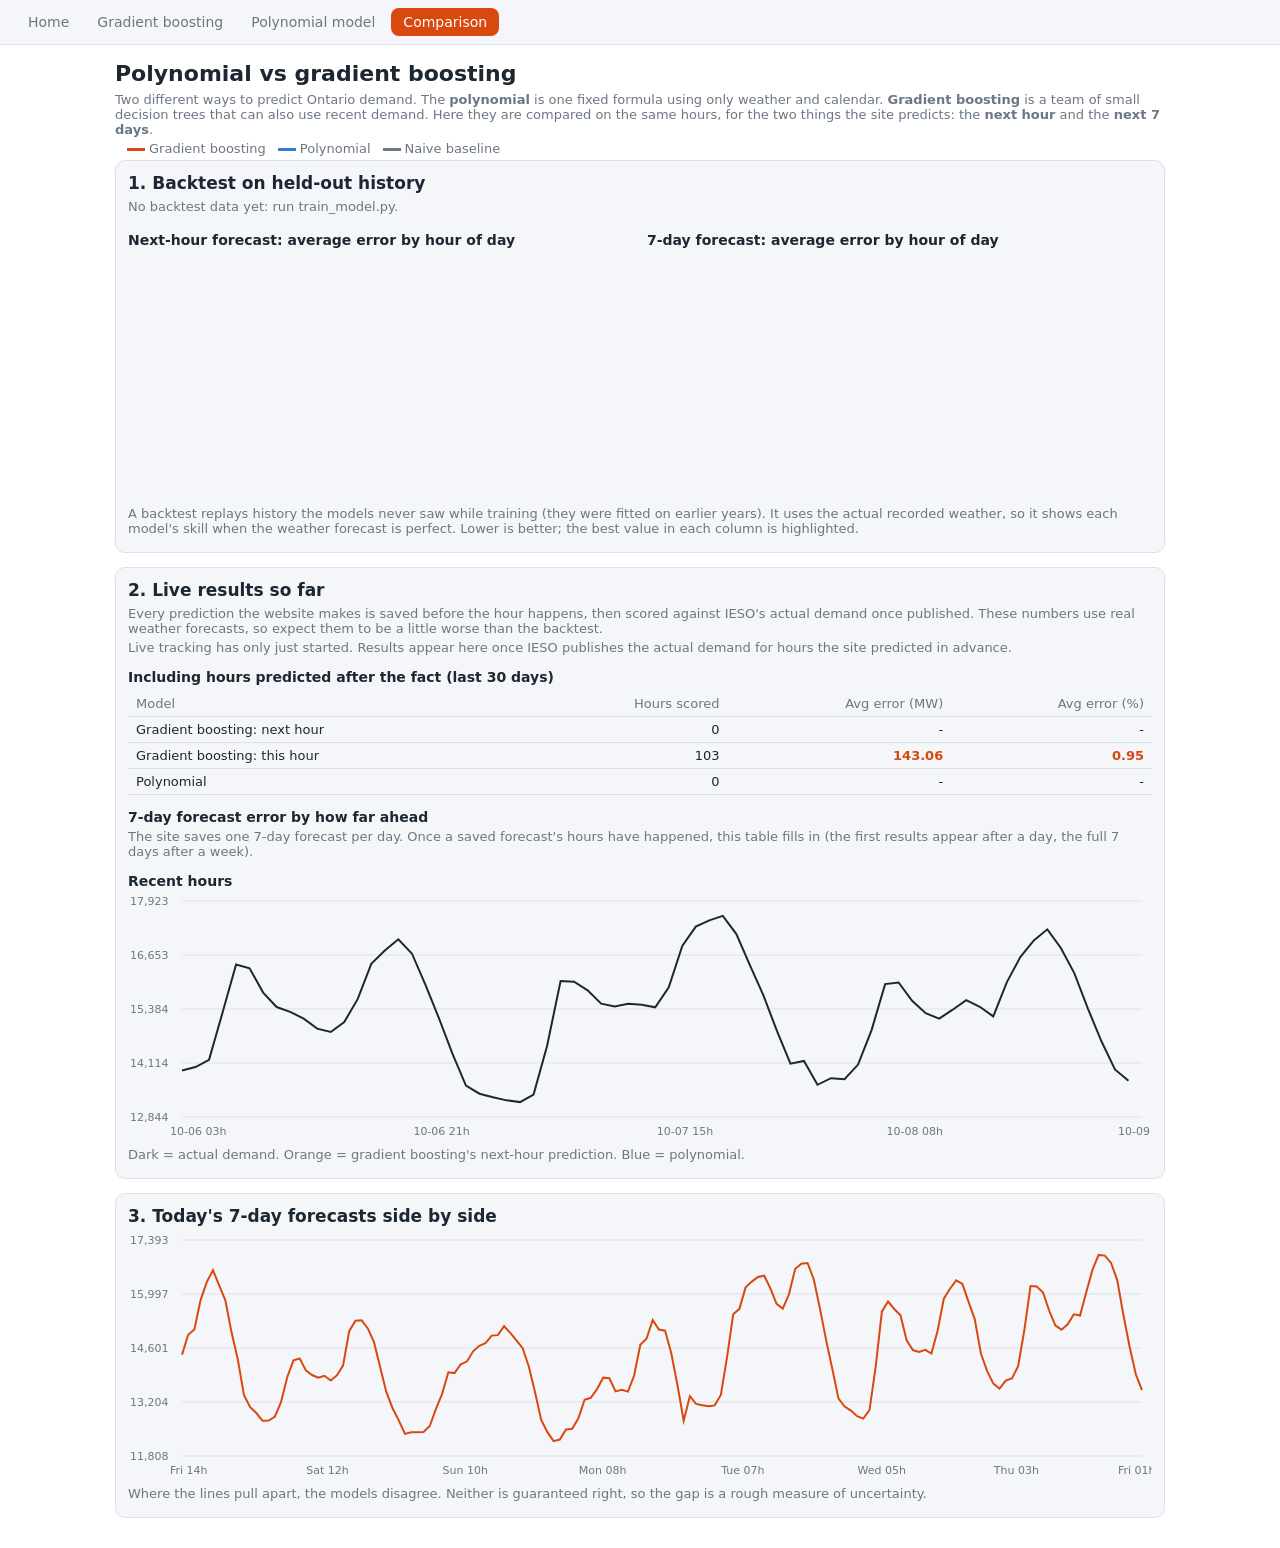
==== docs/compare.html @ 863fc2d9 "combining two projects into one" ====
<!doctype html><html><head><meta charset="utf-8">
<meta name="viewport" content="width=device-width,initial-scale=1"><script src="nav.js"></script>
<title>Polynomial vs gradient boosting</title>
<style>
:root{--bg:#fff;--fg:#1d2733;--mut:#6b7785;--card:#f4f6f9;--ac:#d9480f;--bd:#dde2e8;--pl:#2f7fd1}
@media(prefers-color-scheme:dark){:root{--bg:#14181d;--fg:#e6eaee;--mut:#8b96a3;--card:#1e242b;--bd:#313a44;--pl:#5aa2ee}}
body{margin:0;font:15px system-ui,sans-serif;background:var(--bg);color:var(--fg)}
main{max-width:1050px;margin:auto;padding:16px}h1{font-size:22px;margin:0 0 6px}h2{font-size:17px;margin:0 0 6px}h3{font-size:14px;margin:14px 0 4px}
.panel{background:var(--card);border:1px solid var(--bd);border-radius:10px;padding:12px;margin-bottom:14px}
p{color:var(--mut);font-size:13px;margin:4px 0}canvas{width:100%;height:250px;display:block}
table{width:100%;border-collapse:collapse;font-size:13px;margin:6px 0}td,th{padding:5px 8px;border-bottom:1px solid var(--bd);text-align:right;font-weight:400}
th{color:var(--mut)}th:first-child,td:first-child{text-align:left}td.best{font-weight:700;color:var(--ac)}
.two{display:grid;grid-template-columns:1fr 1fr;gap:14px}@media(max-width:760px){.two{grid-template-columns:1fr}}
.key{font-size:13px;color:var(--mut)}.key i{display:inline-block;width:18px;height:3px;vertical-align:middle;margin:0 4px 0 12px}
.verdict{font-size:15px;color:var(--fg);margin:8px 0}
</style></head><body><main>
<h1>Polynomial vs gradient boosting</h1>
<p>Two different ways to predict Ontario demand. The <b>polynomial</b> is one fixed formula using only weather and calendar. <b>Gradient boosting</b> is a team of small decision trees that can also use recent demand. Here they are compared on the same hours, for the two things the site predicts: the <b>next hour</b> and the <b>next 7 days</b>.</p>
<p class="key"><i style="background:var(--ac)"></i>Gradient boosting<i style="background:var(--pl)"></i>Polynomial<i style="background:var(--mut)"></i>Naive baseline</p>

<div class="panel"><h2>1. Backtest on held-out history</h2>
<p id="btinfo">Loading...</p><div id="bt"></div>
<div class="two"><div><h3>Next-hour forecast: average error by hour of day</h3><canvas id="bh1"></canvas></div>
<div><h3>7-day forecast: average error by hour of day</h3><canvas id="bh2"></canvas></div></div>
<p>A backtest replays history the models never saw while training (they were fitted on earlier years). It uses the actual recorded weather, so it shows each model's skill when the weather forecast is perfect. Lower is better; the best value in each column is highlighted.</p></div>

<div class="panel"><h2>2. Live results so far</h2>
<p>Every prediction the website makes is saved before the hour happens, then scored against IESO's actual demand once published. These numbers use real weather forecasts, so expect them to be a little worse than the backtest.</p>
<div id="live"></div>
<h3>7-day forecast error by how far ahead</h3><div id="lead"></div><canvas id="cl"></canvas>
<h3>Recent hours</h3><canvas id="cr"></canvas>
<p id="recentNote"></p></div>

<div class="panel"><h2>3. Today's 7-day forecasts side by side</h2><canvas id="cs"></canvas>
<p>Where the lines pull apart, the models disagree. Neither is guaranteed right, so the gap is a rough measure of uncertainty.</p></div>

<script src="demand_log.js"></script><script src="forecast.js"></script><script src="forecast_archive.js"></script><script src="backtest.js"></script>
<script src="common.js"></script>
<script>
const COL={gb:css("--ac"),poly:css("--pl"),naive:css("--mut")},KEYS=["gb","poly","naive"];
const NAME={gb:"Gradient boosting",poly:"Polynomial"},pct=(a,b)=>Math.round(Math.abs(1-a/b)*100);
function table(head,rows,bestCols){ // rows: [label, ...numbers]; bestCols: indexes where the smallest value wins
 const best={};bestCols.forEach(c=>best[c]=Math.min(...rows.map(r=>r[c]).filter(v=>v!=null)));
 return"<table><tr>"+head.map(h=>"<th>"+h+"</th>").join("")+"</tr>"+rows.map(r=>"<tr>"+r.map((v,i)=>
  `<td${i&&bestCols.includes(i)&&v===best[i]?' class="best"':""}>${i==0?v:(v==null?"-":(typeof v=="number"?v.toLocaleString(undefined,{maximumFractionDigits:2}):v))}</td>`).join("")+"</tr>").join("")+"</table>"}

/* ---------- 1. backtest ---------- */
function backtest(){
 const B=window.BT;if(!B){$("btinfo").textContent="No backtest data yet: run train_model.py.";return}
 $("btinfo").textContent=`Tested on ${B.next.n.toLocaleString()} hours (next-hour) and ${B.week.n.toLocaleString()} hours (7-day), ${B.next.start} to ${B.next.end}.`;
 let html="";
 for(const[task,title]of[["next","Next-hour forecast"],["week","7-day forecast"]]){
  const T=B[task],m=T.models,label={gb:"Gradient boosting",poly:"Polynomial",naive:T.naive_label};
  html+=`<h3>${title}</h3>`+table(["Model","Avg error (MW)","Avg error (%)","RMSE (MW)","Bias (MW)"],
   KEYS.map(k=>[label[k],m[k].mae,m[k].mape,m[k].rmse,Math.abs(m[k].bias)]),[1,2,3,4]).replace("<th>Bias (MW)</th>","<th>|Bias| (MW)</th>");
  const g=m.gb.mae,p=m.poly.mae;
  html+=`<p class="verdict">${g<p?"Gradient boosting":"The polynomial"} wins: its average error is ${pct(Math.min(g,p),Math.max(g,p))}% lower (${Math.round(Math.min(g,p))} vs ${Math.round(Math.max(g,p))} MW).</p>`}
 $("bt").innerHTML=html;
 [["bh1","next"],["bh2","week"]].forEach(([id,task])=>plot($(id),[...Array(24).keys()],
  KEYS.map(k=>({ys:B[task].by_hour[k],color:COL[k]})),{xf:x=>x+"h",nt:7}))}

/* ---------- 2. live results ---------- */
function stat(rows,f){const e=rows.filter(r=>r[f]!=null&&r.actual!=null);
 return[e.length,e.length?e.reduce((s,r)=>s+Math.abs(r[f]-r.actual),0)/e.length:null,e.length?100*e.reduce((s,r)=>s+Math.abs(r[f]-r.actual)/r.actual,0)/e.length:null]}
function liveTables(){
 const L=window.LOG||[],spec=[["Gradient boosting: next hour","pn"],["Gradient boosting: this hour","pred"],["Polynomial","pp"]];
 const mk=(rows,title)=>{const R=spec.map(([n,f])=>{const[c,a,p]=stat(rows,f);return[n,c,a,p]});
  return`<h3>${title}</h3>`+table(["Model","Hours scored","Avg error (MW)","Avg error (%)"],R,[2,3])};
 const live=L.filter(r=>!r.bf),all=L.filter(r=>r.actual!=null);
 let html=live.filter(r=>r.actual!=null).length?mk(live,"Predictions made live, before each hour"):"<p>Live tracking has only just started. Results appear here once IESO publishes the actual demand for hours the site predicted in advance.</p>";
 if(live.filter(r=>r.actual!=null).length<48)html+=mk(all,"Including hours predicted after the fact (last 30 days)");
 $("live").innerHTML=html;
 const act={};L.forEach(r=>{if(r.actual!=null)act[r.u]=r.actual});
 const D=L.slice(-72);
 if(D.length)plot($("cr"),D.map((_,i)=>i),[{ys:D.map(r=>r.actual),color:css("--fg")},{ys:D.map(r=>r.pn),color:COL.gb},{ys:D.map(r=>r.pp),color:COL.poly}],
  {xf:(x,j)=>D[j].t.slice(5,13).replace("T"," ")+"h"});
 $("recentNote").textContent="Dark = actual demand. Orange = gradient boosting's next-hour prediction. Blue = polynomial.";
 const A=window.ARCH||[],B=[...Array(7)].map(()=>({g:[],p:[]}));
 A.forEach(a=>{const t0=Date.parse(a.u0+":00Z");a.gb.forEach((v,h)=>{const y=act[new Date(t0+h*36e5).toISOString().slice(0,13)+":00"];
  if(y==null)return;const b=B[Math.min(6,Math.floor(h/24))];b.g.push(Math.abs(v-y));b.p.push(Math.abs(a.pp[h]-y))})});
 const avg=a=>a.length?a.reduce((s,x)=>s+x,0)/a.length:null,rows=B.map((b,i)=>[`Day ${i+1}`,b.g.length,avg(b.g),avg(b.p)]);
 if(rows.some(r=>r[1]>0)){$("lead").innerHTML=table(["Days ahead","Hours scored","Gradient boosting (MW)","Polynomial (MW)"],rows,[2,3]);
  const xs=rows.map((_,i)=>i+1);plot($("cl"),xs,[{ys:rows.map(r=>r[2]),color:COL.gb,dots:true},{ys:rows.map(r=>r[3]),color:COL.poly,dots:true}],{xf:x=>"Day "+Math.round(x),nt:7})}
 else{$("lead").innerHTML="<p>The site saves one 7-day forecast per day. Once a saved forecast's hours have happened, this table fills in (the first results appear after a day, the full 7 days after a week).</p>";$("cl").style.display="none"}}

/* ---------- 3. current forecasts ---------- */
function sideBySide(){
 const F=window.FC;if(!F||!F.u.length)return;
 plot($("cs"),F.u.map((_,i)=>i),[{ys:F.pred,color:COL.gb},{ys:F.pp,color:COL.poly}],{nt:8,
  xf:(x,j)=>DOW[new Date(F.t[j].slice(0,10)+"T12:00:00").getDay()]+" "+F.t[j].slice(11,13)+"h"})}
function render(){backtest();liveTables();sideBySide()}
addEventListener("resize",render);render();
</script></main></body></html>
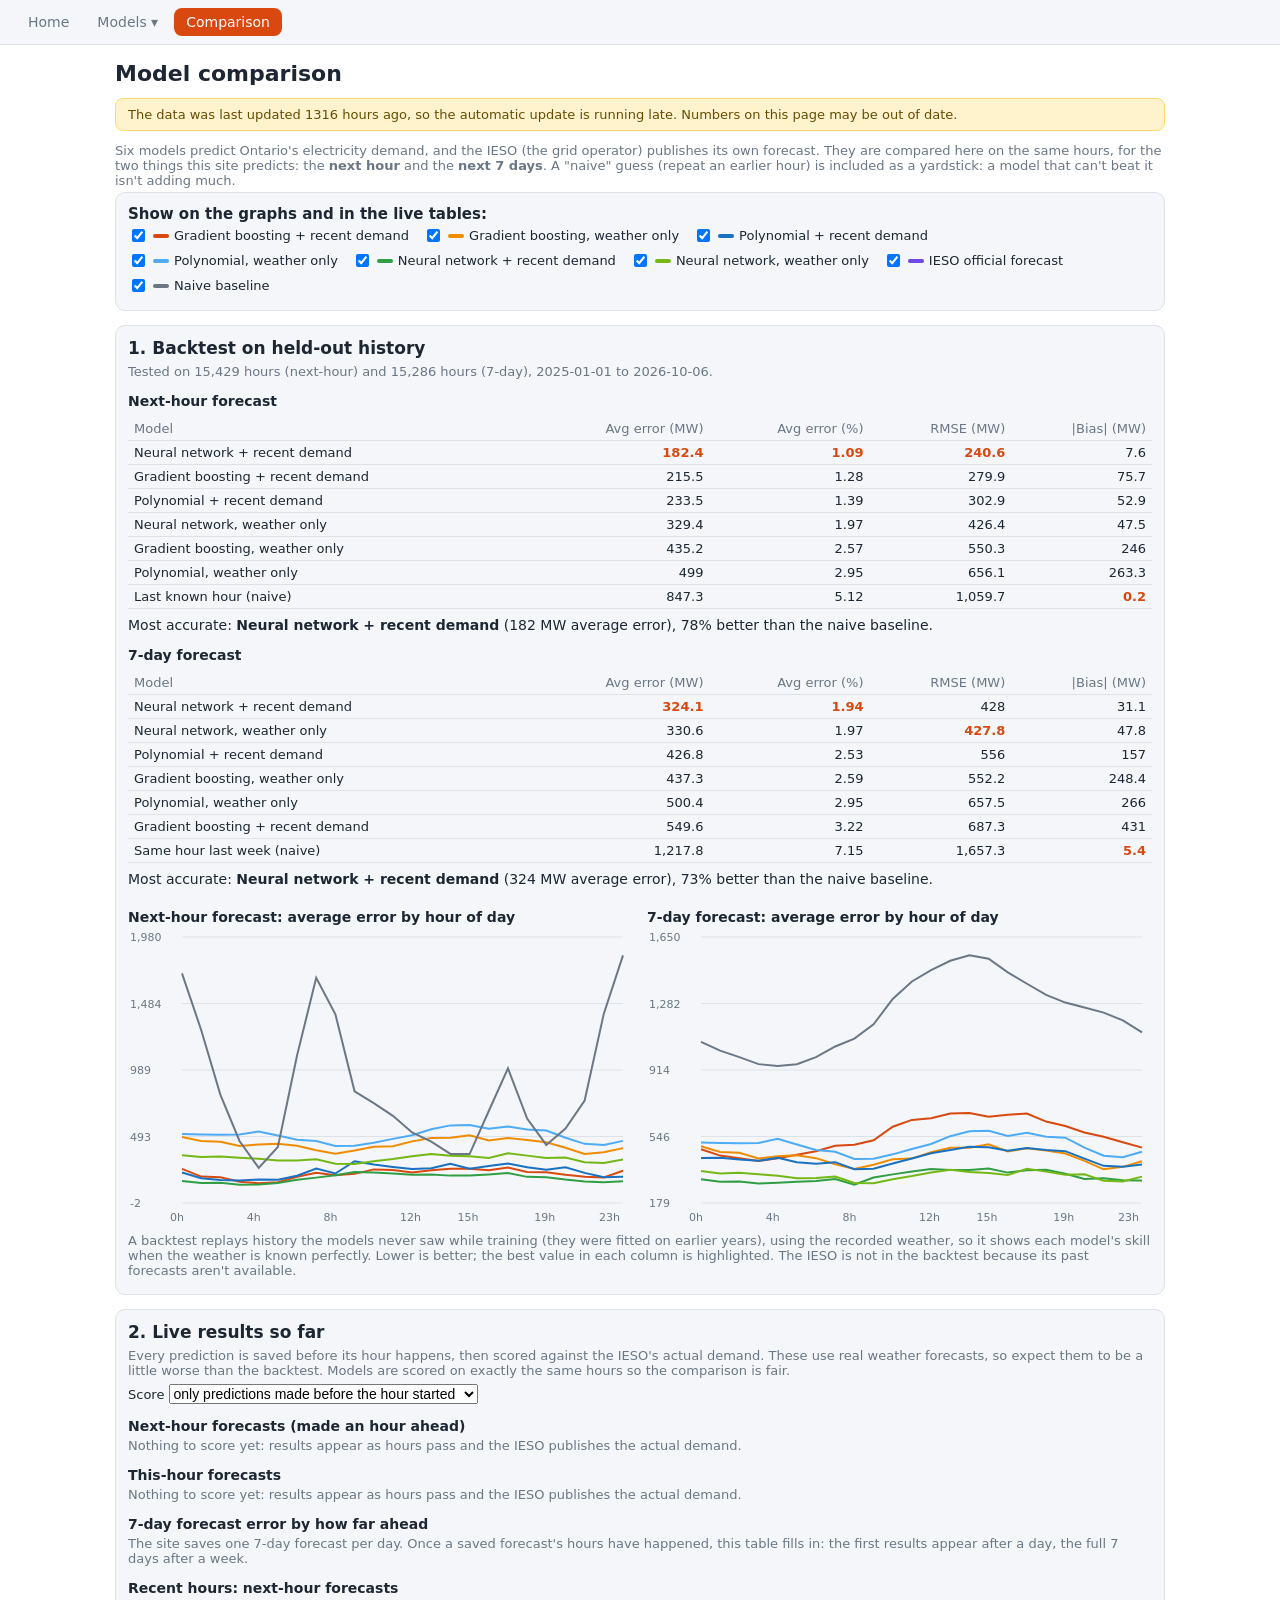
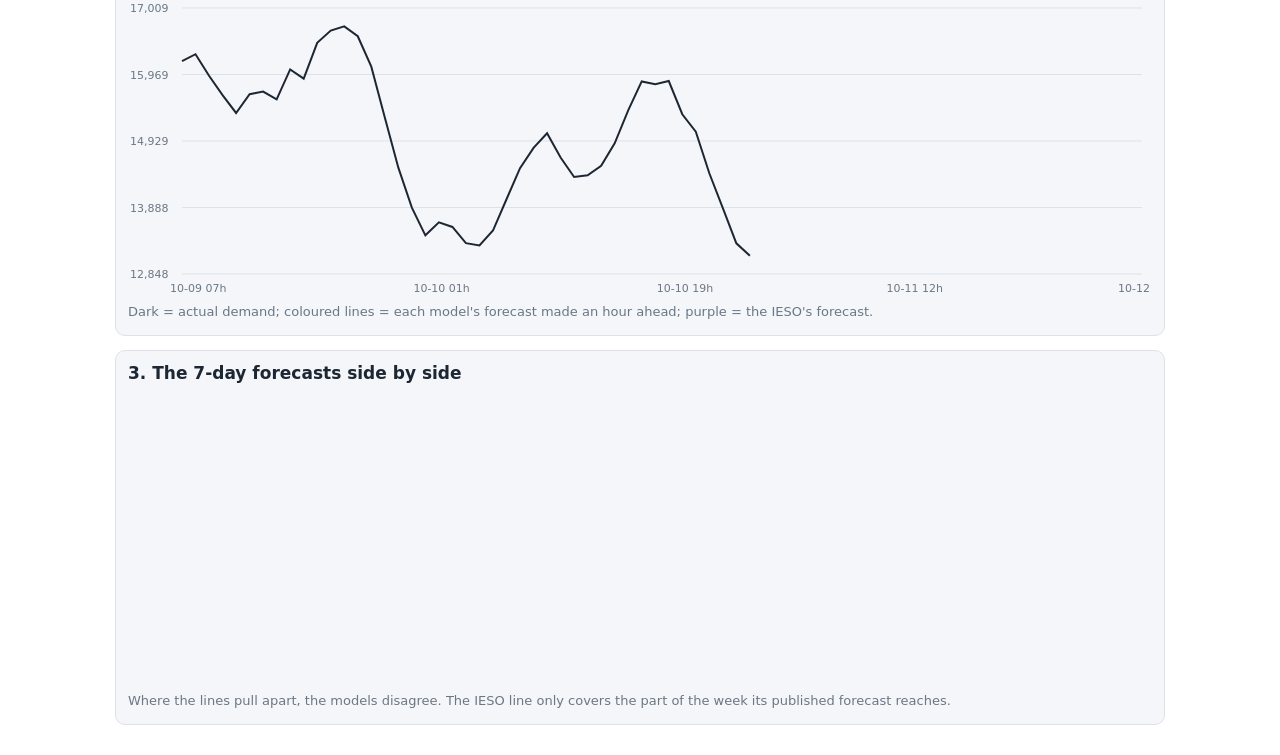
==== commit 5e265175: "six models now" ====
--- a/docs/compare.html
+++ b/docs/compare.html
@@ -1,48 +1,46 @@
 <!doctype html><html><head><meta charset="utf-8">
 <meta name="viewport" content="width=device-width,initial-scale=1"><script src="nav.js"></script>
-<title>Polynomial vs gradient boosting</title>
+<link rel="stylesheet" href="model.css"><title>Model comparison</title>
 <style>
-:root{--bg:#fff;--fg:#1d2733;--mut:#6b7785;--card:#f4f6f9;--ac:#d9480f;--bd:#dde2e8;--pl:#2f7fd1}
-@media(prefers-color-scheme:dark){:root{--bg:#14181d;--fg:#e6eaee;--mut:#8b96a3;--card:#1e242b;--bd:#313a44;--pl:#5aa2ee}}
-body{margin:0;font:15px system-ui,sans-serif;background:var(--bg);color:var(--fg)}
-main{max-width:1050px;margin:auto;padding:16px}h1{font-size:22px;margin:0 0 6px}h2{font-size:17px;margin:0 0 6px}h3{font-size:14px;margin:14px 0 4px}
-.panel{background:var(--card);border:1px solid var(--bd);border-radius:10px;padding:12px;margin-bottom:14px}
-p{color:var(--mut);font-size:13px;margin:4px 0}canvas{width:100%;height:250px;display:block}
-table{width:100%;border-collapse:collapse;font-size:13px;margin:6px 0}td,th{padding:5px 8px;border-bottom:1px solid var(--bd);text-align:right;font-weight:400}
-th{color:var(--mut)}th:first-child,td:first-child{text-align:left}td.best{font-weight:700;color:var(--ac)}
 .two{display:grid;grid-template-columns:1fr 1fr;gap:14px}@media(max-width:760px){.two{grid-template-columns:1fr}}
-.key{font-size:13px;color:var(--mut)}.key i{display:inline-block;width:18px;height:3px;vertical-align:middle;margin:0 4px 0 12px}
-.verdict{font-size:15px;color:var(--fg);margin:8px 0}
+td.best{font-weight:700;color:var(--ac)}.lg label{display:inline-flex;align-items:center;gap:5px;margin:3px 14px 3px 0;font-size:13px}
+.lg i{display:inline-block;width:16px;height:4px;border-radius:2px}.verdict{font-size:14px;color:var(--fg);margin:8px 0}
+.warn{background:#fff3cd;color:#664d03;border:1px solid #ffda6a;border-radius:8px;padding:8px 12px;margin:0 0 12px;font-size:13px}
+@media(prefers-color-scheme:dark){.warn{background:#3d3210;color:#ffe08a;border-color:#6b5a1f}}
 </style></head><body><main>
-<h1>Polynomial vs gradient boosting</h1>
-<p>Two different ways to predict Ontario demand. The <b>polynomial</b> is one fixed formula using only weather and calendar. <b>Gradient boosting</b> is a team of small decision trees that can also use recent demand. Here they are compared on the same hours, for the two things the site predicts: the <b>next hour</b> and the <b>next 7 days</b>.</p>
-<p class="key"><i style="background:var(--ac)"></i>Gradient boosting<i style="background:var(--pl)"></i>Polynomial<i style="background:var(--mut)"></i>Naive baseline</p>
+<h1>Model comparison</h1>
+<div id="banner" class="warn" style="display:none"></div>
+<p>Six models predict Ontario's electricity demand, and the IESO (the grid operator) publishes its own forecast. They are compared here on the same hours, for the two things this site predicts: the <b>next hour</b> and the <b>next 7 days</b>. A "naive" guess (repeat an earlier hour) is included as a yardstick: a model that can't beat it isn't adding much.</p>
+<div class="panel"><b>Show on the graphs and in the live tables:</b><div class="lg" id="lg"></div></div>
 
 <div class="panel"><h2>1. Backtest on held-out history</h2>
 <p id="btinfo">Loading...</p><div id="bt"></div>
 <div class="two"><div><h3>Next-hour forecast: average error by hour of day</h3><canvas id="bh1"></canvas></div>
 <div><h3>7-day forecast: average error by hour of day</h3><canvas id="bh2"></canvas></div></div>
-<p>A backtest replays history the models never saw while training (they were fitted on earlier years). It uses the actual recorded weather, so it shows each model's skill when the weather forecast is perfect. Lower is better; the best value in each column is highlighted.</p></div>
+<p>A backtest replays history the models never saw while training (they were fitted on earlier years), using the recorded weather, so it shows each model's skill when the weather is known perfectly. Lower is better; the best value in each column is highlighted. The IESO is not in the backtest because its past forecasts aren't available.</p></div>
 
 <div class="panel"><h2>2. Live results so far</h2>
-<p>Every prediction the website makes is saved before the hour happens, then scored against IESO's actual demand once published. These numbers use real weather forecasts, so expect them to be a little worse than the backtest.</p>
+<p>Every prediction is saved before its hour happens, then scored against the IESO's actual demand. These use real weather forecasts, so expect them to be a little worse than the backtest. Models are scored on exactly the same hours so the comparison is fair.</p>
+<label style="display:block;margin:6px 0">Score <select id="incl"><option value="live">only predictions made before the hour started</option><option value="all">all hours, including ones calculated afterwards</option></select></label>
 <div id="live"></div>
 <h3>7-day forecast error by how far ahead</h3><div id="lead"></div><canvas id="cl"></canvas>
-<h3>Recent hours</h3><canvas id="cr"></canvas>
-<p id="recentNote"></p></div>
+<h3>Recent hours: next-hour forecasts</h3><canvas id="cr"></canvas>
+<p>Dark = actual demand; coloured lines = each model's forecast made an hour ahead; purple = the IESO's forecast.</p></div>
 
-<div class="panel"><h2>3. Today's 7-day forecasts side by side</h2><canvas id="cs"></canvas>
-<p>Where the lines pull apart, the models disagree. Neither is guaranteed right, so the gap is a rough measure of uncertainty.</p></div>
+<div class="panel"><h2>3. The 7-day forecasts side by side</h2><canvas id="cs"></canvas>
+<p>Where the lines pull apart, the models disagree. The IESO line only covers the part of the week its published forecast reaches.</p></div>
 
 <script src="demand_log.js"></script><script src="forecast.js"></script><script src="forecast_archive.js"></script><script src="backtest.js"></script>
 <script src="common.js"></script>
 <script>
-const COL={gb:css("--ac"),poly:css("--pl"),naive:css("--mut")},KEYS=["gb","poly","naive"];
-const NAME={gb:"Gradient boosting",poly:"Polynomial"},pct=(a,b)=>Math.round(Math.abs(1-a/b)*100);
-function table(head,rows,bestCols){ // rows: [label, ...numbers]; bestCols: indexes where the smallest value wins
+const ALL=[...MIDS,"ieso","naive"],SHOW=new Set(ALL);
+const NAME=i=>i=="ieso"?IESO.n:i=="naive"?"Naive baseline":MODELS[i].n,COL=i=>i=="ieso"?IESO.c:i=="naive"?css("--mut"):MODELS[i].c;
+function table(head,rows,bestCols){
  const best={};bestCols.forEach(c=>best[c]=Math.min(...rows.map(r=>r[c]).filter(v=>v!=null)));
  return"<table><tr>"+head.map(h=>"<th>"+h+"</th>").join("")+"</tr>"+rows.map(r=>"<tr>"+r.map((v,i)=>
-  `<td${i&&bestCols.includes(i)&&v===best[i]?' class="best"':""}>${i==0?v:(v==null?"-":(typeof v=="number"?v.toLocaleString(undefined,{maximumFractionDigits:2}):v))}</td>`).join("")+"</tr>").join("")+"</table>"}
+  `<td${i&&bestCols.includes(i)&&v===best[i]?' class="best"':""}>${i==0?v:v==null?"-":typeof v=="number"?v.toLocaleString(undefined,{maximumFractionDigits:2}):v}</td>`).join("")+"</tr>").join("")+"</table>"}
+function legend(){$("lg").innerHTML=ALL.map(i=>`<label><input type="checkbox" data-i="${i}" ${SHOW.has(i)?"checked":""}><i style="background:${COL(i)}"></i>${NAME(i)}</label>`).join("");
+ $("lg").querySelectorAll("input").forEach(e=>e.onchange=()=>{e.checked?SHOW.add(e.dataset.i):SHOW.delete(e.dataset.i);render()})}
 
 /* ---------- 1. backtest ---------- */
 function backtest(){
@@ -50,44 +48,50 @@
  $("btinfo").textContent=`Tested on ${B.next.n.toLocaleString()} hours (next-hour) and ${B.week.n.toLocaleString()} hours (7-day), ${B.next.start} to ${B.next.end}.`;
  let html="";
  for(const[task,title]of[["next","Next-hour forecast"],["week","7-day forecast"]]){
-  const T=B[task],m=T.models,label={gb:"Gradient boosting",poly:"Polynomial",naive:T.naive_label};
-  html+=`<h3>${title}</h3>`+table(["Model","Avg error (MW)","Avg error (%)","RMSE (MW)","Bias (MW)"],
-   KEYS.map(k=>[label[k],m[k].mae,m[k].mape,m[k].rmse,Math.abs(m[k].bias)]),[1,2,3,4]).replace("<th>Bias (MW)</th>","<th>|Bias| (MW)</th>");
-  const g=m.gb.mae,p=m.poly.mae;
-  html+=`<p class="verdict">${g<p?"Gradient boosting":"The polynomial"} wins: its average error is ${pct(Math.min(g,p),Math.max(g,p))}% lower (${Math.round(Math.min(g,p))} vs ${Math.round(Math.max(g,p))} MW).</p>`}
+  const T=B[task],ids=ALL.filter(i=>T.models[i]&&SHOW.has(i)).sort((a,b)=>T.models[a].mae-T.models[b].mae);
+  if(!ids.length)continue;
+  html+=`<h3>${title}</h3>`+table(["Model","Avg error (MW)","Avg error (%)","RMSE (MW)","|Bias| (MW)"],
+   ids.map(i=>[i=="naive"?T.naive_label:NAME(i),T.models[i].mae,T.models[i].mape,T.models[i].rmse,Math.abs(T.models[i].bias)]),[1,2,3,4]);
+  const real=ids.filter(i=>i!="naive");
+  if(real.length>1&&T.models.naive){const b=real[0],n=T.models.naive.mae,m=T.models[b].mae;
+   html+=`<p class="verdict">Most accurate: <b>${NAME(b)}</b> (${Math.round(m)} MW average error), ${Math.round(100*(1-m/n))}% better than the naive baseline.</p>`}}
  $("bt").innerHTML=html;
- [["bh1","next"],["bh2","week"]].forEach(([id,task])=>plot($(id),[...Array(24).keys()],
-  KEYS.map(k=>({ys:B[task].by_hour[k],color:COL[k]})),{xf:x=>x+"h",nt:7}))}
+ [["bh1","next"],["bh2","week"]].forEach(([id,task])=>{const ids=ALL.filter(i=>B[task].by_hour[i]&&SHOW.has(i));
+  if(ids.length)plot($(id),[...Array(24).keys()],ids.map(i=>({ys:B[task].by_hour[i],color:COL(i)})),{xf:x=>x+"h",nt:7})})}
 
 /* ---------- 2. live results ---------- */
-function stat(rows,f){const e=rows.filter(r=>r[f]!=null&&r.actual!=null);
- return[e.length,e.length?e.reduce((s,r)=>s+Math.abs(r[f]-r.actual),0)/e.length:null,e.length?100*e.reduce((s,r)=>s+Math.abs(r[f]-r.actual)/r.actual,0)/e.length:null]}
-function liveTables(){
- const L=window.LOG||[],spec=[["Gradient boosting: next hour","pn"],["Gradient boosting: this hour","pred"],["Polynomial","pp"]];
- const mk=(rows,title)=>{const R=spec.map(([n,f])=>{const[c,a,p]=stat(rows,f);return[n,c,a,p]});
-  return`<h3>${title}</h3>`+table(["Model","Hours scored","Avg error (MW)","Avg error (%)"],R,[2,3])};
- const live=L.filter(r=>!r.bf),all=L.filter(r=>r.actual!=null);
- let html=live.filter(r=>r.actual!=null).length?mk(live,"Predictions made live, before each hour"):"<p>Live tracking has only just started. Results appear here once IESO publishes the actual demand for hours the site predicted in advance.</p>";
- if(live.filter(r=>r.actual!=null).length<48)html+=mk(all,"Including hours predicted after the fact (last 30 days)");
- $("live").innerHTML=html;
- const act={};L.forEach(r=>{if(r.actual!=null)act[r.u]=r.actual});
+function liveSection(){
+ const L=window.LOG||[],incl=$("incl").value=="all",rows=L.filter(r=>r.actual!=null&&(incl||!r.bf));
+ const mk=(suffix,title)=>{
+  const ids=ALL.filter(i=>i!="naive"&&SHOW.has(i)),f=i=>i=="ieso"?"ieso"+suffix:i+suffix;
+  let set=rows.filter(r=>ids.every(i=>r[f(i)]!=null)),note="";
+  const per=i=>(set&&set.length?set:rows).filter(r=>r[f(i)]!=null);
+  if(!set.length){set=null;note=" (no hour has every selected series yet, so each is scored on its own hours)"}
+  const R=ids.map(i=>{const e=per(i);return[NAME(i),e.length,e.length?e.reduce((s,r)=>s+Math.abs(r[f(i)]-r.actual),0)/e.length:null,
+   e.length?100*e.reduce((s,r)=>s+Math.abs(r[f(i)]-r.actual)/r.actual,0)/e.length:null]});
+  return`<h3>${title}</h3>`+(R.some(r=>r[1])?table(["Forecast","Hours scored","Avg error (MW)","Avg error (%)"],R,[2,3])+(note?`<p>${note}</p>`:""):"<p>Nothing to score yet: results appear as hours pass and the IESO publishes the actual demand.</p>")};
+ $("live").innerHTML=mk("_n","Next-hour forecasts (made an hour ahead)")+mk("_h","This-hour forecasts");
  const D=L.slice(-72);
- if(D.length)plot($("cr"),D.map((_,i)=>i),[{ys:D.map(r=>r.actual),color:css("--fg")},{ys:D.map(r=>r.pn),color:COL.gb},{ys:D.map(r=>r.pp),color:COL.poly}],
-  {xf:(x,j)=>D[j].t.slice(5,13).replace("T"," ")+"h"});
- $("recentNote").textContent="Dark = actual demand. Orange = gradient boosting's next-hour prediction. Blue = polynomial.";
- const A=window.ARCH||[],B=[...Array(7)].map(()=>({g:[],p:[]}));
- A.forEach(a=>{const t0=Date.parse(a.u0+":00Z");a.gb.forEach((v,h)=>{const y=act[new Date(t0+h*36e5).toISOString().slice(0,13)+":00"];
-  if(y==null)return;const b=B[Math.min(6,Math.floor(h/24))];b.g.push(Math.abs(v-y));b.p.push(Math.abs(a.pp[h]-y))})});
- const avg=a=>a.length?a.reduce((s,x)=>s+x,0)/a.length:null,rows=B.map((b,i)=>[`Day ${i+1}`,b.g.length,avg(b.g),avg(b.p)]);
- if(rows.some(r=>r[1]>0)){$("lead").innerHTML=table(["Days ahead","Hours scored","Gradient boosting (MW)","Polynomial (MW)"],rows,[2,3]);
-  const xs=rows.map((_,i)=>i+1);plot($("cl"),xs,[{ys:rows.map(r=>r[2]),color:COL.gb,dots:true},{ys:rows.map(r=>r[3]),color:COL.poly,dots:true}],{xf:x=>"Day "+Math.round(x),nt:7})}
- else{$("lead").innerHTML="<p>The site saves one 7-day forecast per day. Once a saved forecast's hours have happened, this table fills in (the first results appear after a day, the full 7 days after a week).</p>";$("cl").style.display="none"}}
+ if(D.length){const ids=ALL.filter(i=>i!="naive"&&SHOW.has(i)),f=i=>i+"_n";
+  plot($("cr"),D.map((_,i)=>i),[{ys:D.map(r=>r.actual),color:css("--fg")},...ids.map(i=>({ys:D.map(r=>r[f(i)]),color:COL(i)}))],
+   {xf:(x,j)=>D[j].t.slice(5,13).replace("T"," ")+"h"})}
+ const A=window.ARCH||[],act={};L.forEach(r=>{if(r.actual!=null)act[r.u]=r.actual});
+ const ids=ALL.filter(i=>i!="naive"&&SHOW.has(i)),B=[...Array(7)].map(()=>Object.fromEntries(ids.map(i=>[i,[]])));
+ A.forEach(a=>{const t0=Date.parse(a.u0+":00Z");for(let h=0;h<168;h++){const y=act[new Date(t0+h*36e5).toISOString().slice(0,13)+":00"];if(y==null)continue;
+  ids.forEach(i=>{const v=i=="ieso"?(a.ieso||[])[h]:((a.m||{})[i]||[])[h];if(v!=null)B[Math.floor(h/24)][i].push(Math.abs(v-y))})}});
+ const avg=a=>a.length?a.reduce((s,x)=>s+x,0)/a.length:null,tb=B.map((b,d)=>[`Day ${d+1}`,...ids.map(i=>avg(b[i]))]);
+ if(tb.some(r=>r.slice(1).some(v=>v!=null))){
+  $("lead").innerHTML=table(["Days ahead",...ids.map(i=>NAME(i)+" (MW)")],tb,ids.map((_,k)=>k+1));
+  plot($("cl"),[1,2,3,4,5,6,7],ids.map((i,k)=>({ys:tb.map(r=>r[k+1]),color:COL(i),dots:true})),{xf:x=>"Day "+Math.round(x),nt:7});$("cl").style.display="block"}
+ else{$("lead").innerHTML="<p>The site saves one 7-day forecast per day. Once a saved forecast's hours have happened, this table fills in: the first results appear after a day, the full 7 days after a week.</p>";$("cl").style.display="none"}}
 
 /* ---------- 3. current forecasts ---------- */
 function sideBySide(){
- const F=window.FC;if(!F||!F.u.length)return;
- plot($("cs"),F.u.map((_,i)=>i),[{ys:F.pred,color:COL.gb},{ys:F.pp,color:COL.poly}],{nt:8,
-  xf:(x,j)=>DOW[new Date(F.t[j].slice(0,10)+"T12:00:00").getDay()]+" "+F.t[j].slice(11,13)+"h"})}
-function render(){backtest();liveTables();sideBySide()}
-addEventListener("resize",render);render();
+ const F=window.FC;if(!F||!F.u.length||!F.m)return;
+ const S=MIDS.filter(i=>SHOW.has(i)&&F.m[i]).map(i=>({ys:F.m[i],color:COL(i)}));
+ if(SHOW.has("ieso")&&F.ieso)S.push({ys:F.ieso,color:IESO.c});
+ if(S.length)plot($("cs"),F.u.map((_,i)=>i),S,{nt:8,xf:(x,j)=>DOW[new Date(F.t[j].slice(0,10)+"T12:00:00").getDay()]+" "+F.t[j].slice(11,13)+"h"})}
+
+function render(){banner();backtest();liveSection();sideBySide()}
+$("incl").onchange=render;legend();addEventListener("resize",render);render();
 </script></main></body></html>
--- a/docs/model.css
+++ b/docs/model.css
@@ -0,0 +1,22 @@
+:root{--bg:#fff;--fg:#1d2733;--mut:#6b7785;--card:#f4f6f9;--ac:#d9480f;--bd:#dde2e8}
+@media(prefers-color-scheme:dark){:root{--bg:#14181d;--fg:#e6eaee;--mut:#8b96a3;--card:#1e242b;--bd:#313a44}}
+body{margin:0;font:15px system-ui,sans-serif;background:var(--bg);color:var(--fg)}
+main{max-width:1050px;margin:auto;padding:16px}h1{font-size:22px;margin:0 0 12px}h2{font-size:17px;margin:0 0 6px}h3{font-size:14px;margin:14px 0 4px}
+.cards{display:grid;grid-template-columns:repeat(auto-fit,minmax(185px,1fr));gap:10px;margin-bottom:12px}
+.card,.panel{background:var(--card);border:1px solid var(--bd);border-radius:10px;padding:12px}.panel{margin-bottom:14px}
+.card span{display:block;color:var(--mut);font-size:12px}.card b{font-size:23px}.card small{display:block;color:var(--mut);font-size:12px}
+canvas{width:100%;height:300px;display:block}canvas.sm{height:140px}
+p{color:var(--mut);font-size:13px;margin:4px 0}select{font-size:14px}
+table{width:100%;border-collapse:collapse;font-size:13px;margin-top:8px}td,th{padding:4px 6px;border-bottom:1px solid var(--bd);text-align:right;font-weight:400}
+th{color:var(--mut)}th:first-child,td:first-child{text-align:left}
+.grid{display:grid;grid-template-columns:repeat(3,1fr);gap:10px}@media(max-width:800px){.grid{grid-template-columns:1fr 1fr}}@media(max-width:480px){.grid{grid-template-columns:1fr}}
+.ctl{display:grid;grid-template-columns:repeat(2,1fr);gap:0 18px}@media(max-width:600px){.ctl{grid-template-columns:1fr}}
+label{display:block;margin:7px 0 2px;font-size:13px}label b{float:right;font-weight:600}input[type=range],.ctl select{width:100%}
+.row{display:grid;grid-template-columns:110px 1fr 190px;gap:8px;align-items:center;margin:5px 0;font-size:12px}
+.bar{position:relative;height:16px;background:var(--bg);border-radius:3px}.bar i{position:absolute;top:0;height:100%;background:var(--ac);opacity:.85;border-radius:3px}
+.bar u{position:absolute;left:50%;top:-2px;height:20px;border-left:1px solid var(--fg)}
+button{background:var(--ac);color:#fff;border:0;border-radius:8px;padding:7px 12px;font-size:13px;font-weight:600;cursor:pointer;margin-top:8px}
+.warn{background:#fff3cd;color:#664d03;border:1px solid #ffda6a;border-radius:8px;padding:8px 12px;margin:0 0 12px;font-size:13px}
+@media(prefers-color-scheme:dark){.warn{background:#3d3210;color:#ffe08a;border-color:#6b5a1f}}
+.lead{font-size:15px;color:var(--fg)}.tag{display:inline-block;border-radius:999px;padding:2px 10px;font-size:12px;font-weight:600;margin-right:8px}.tag.yes{background:#d3f9d8;color:#1b5e20}.tag.no{background:#e7f5ff;color:#0b5394}
+@media(prefers-color-scheme:dark){.tag.yes{background:#1d3b24;color:#9be3a8}.tag.no{background:#17304a;color:#9cc9f5}}
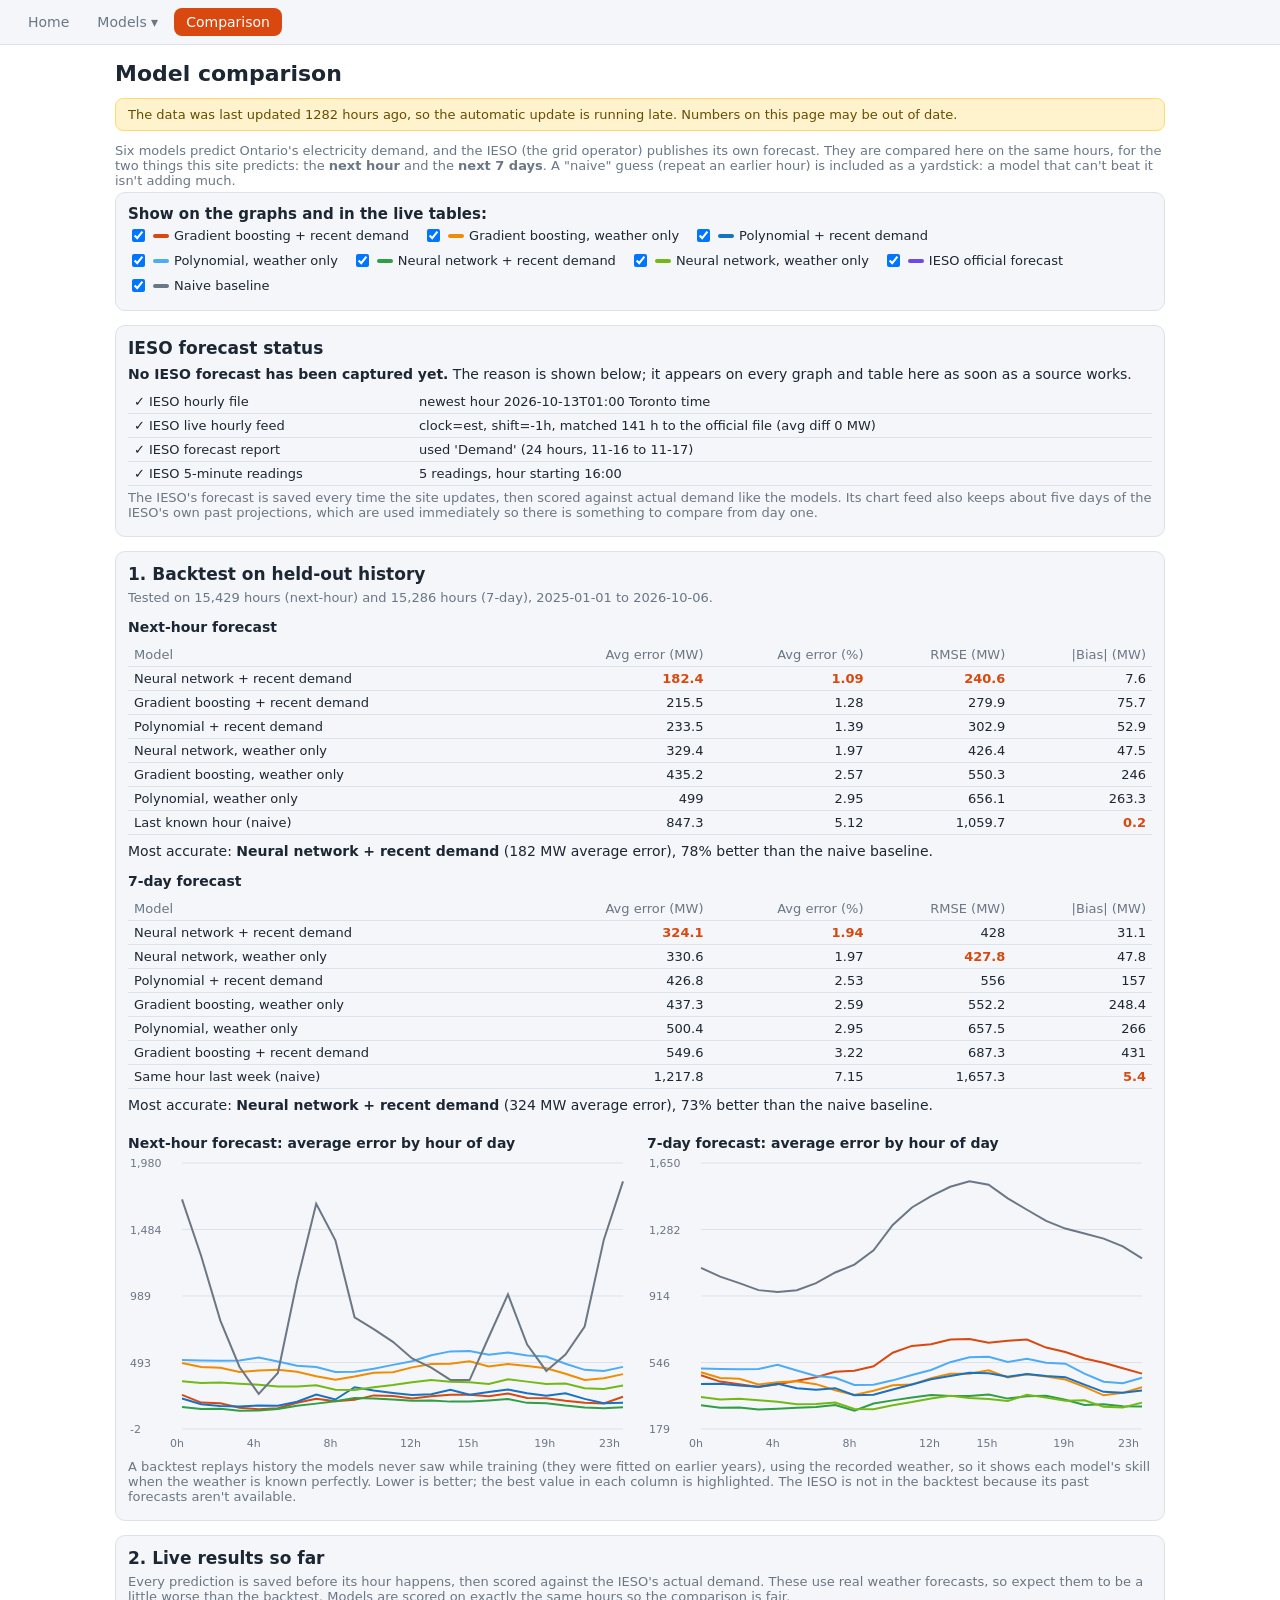
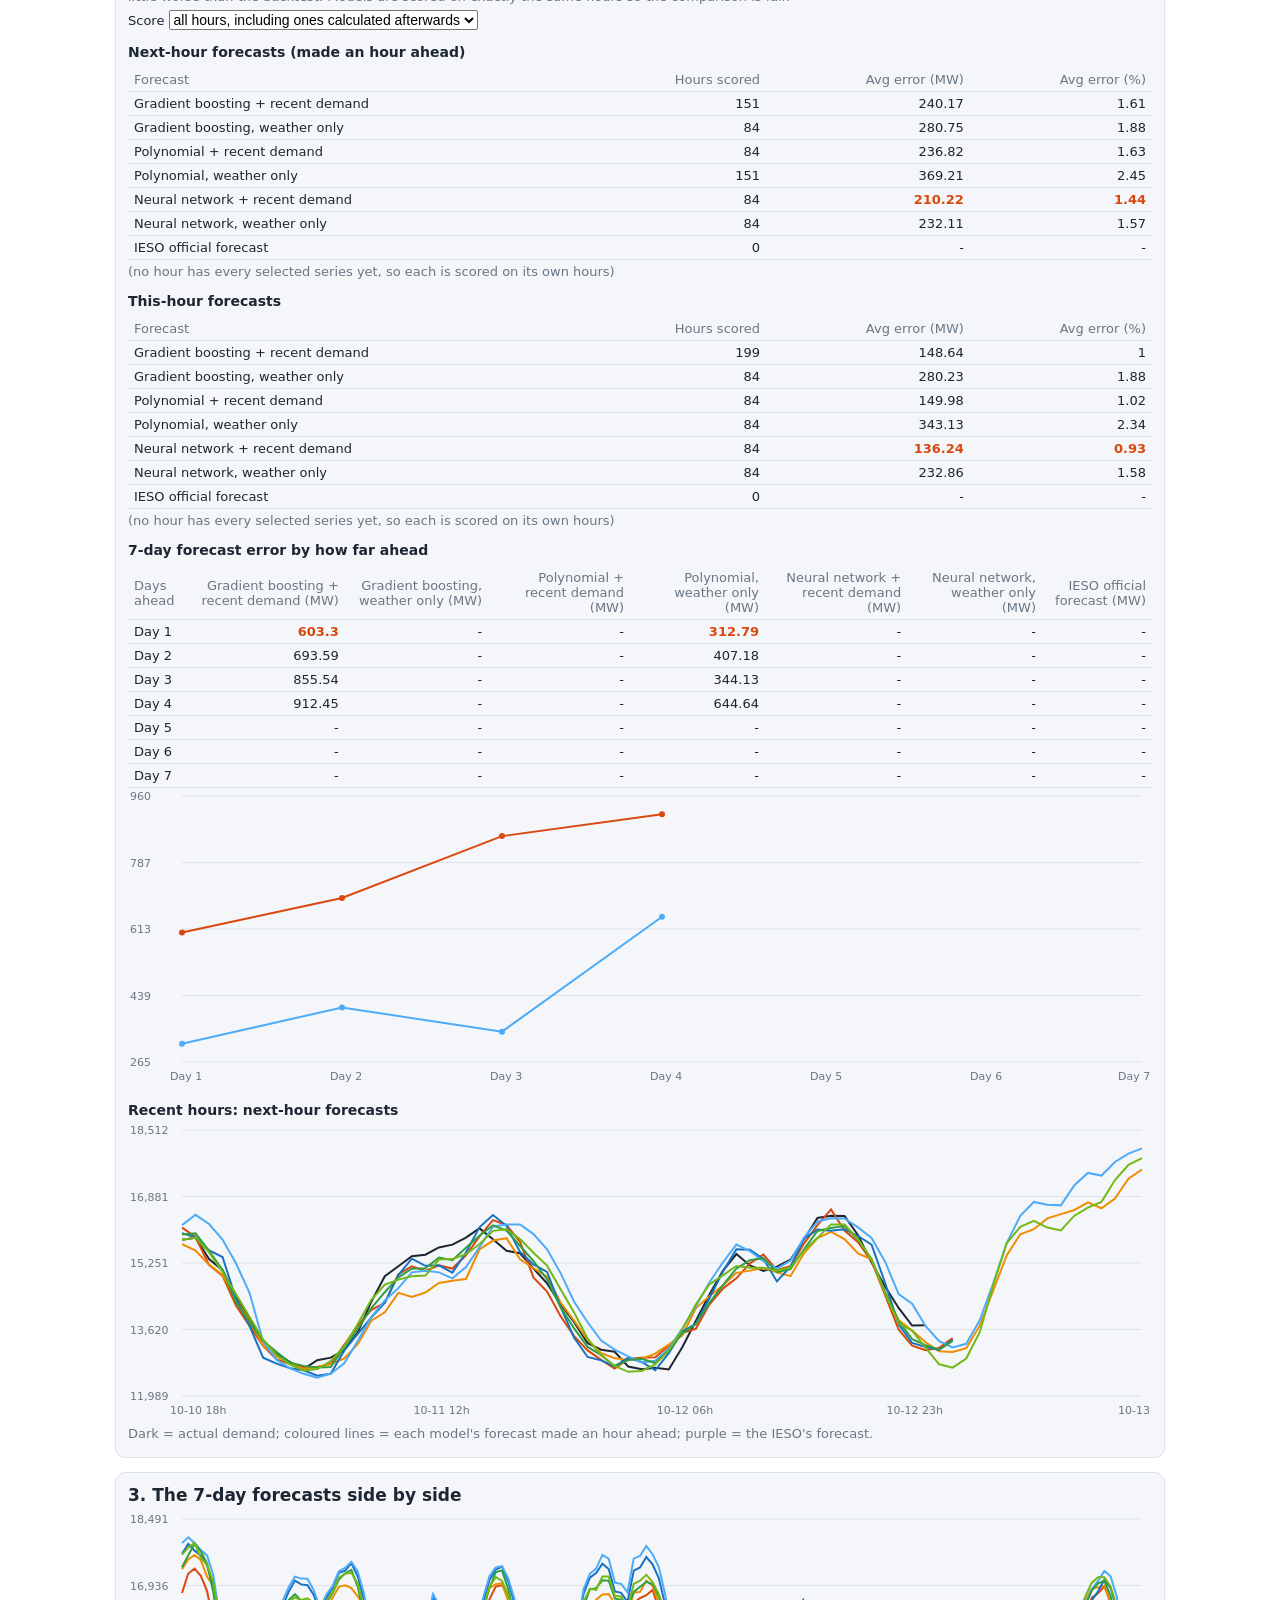
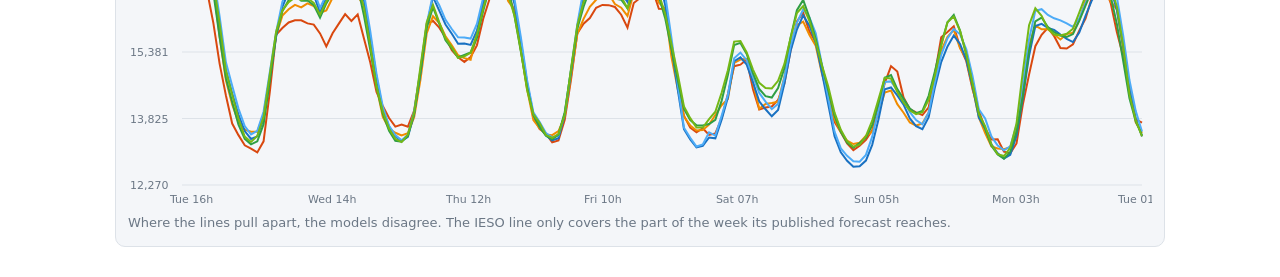
==== commit 5028d334: "uniform website, hopefully fixed ieso forecast inclusion" ====
--- a/docs/compare.html
+++ b/docs/compare.html
@@ -12,6 +12,9 @@
 <div id="banner" class="warn" style="display:none"></div>
 <p>Six models predict Ontario's electricity demand, and the IESO (the grid operator) publishes its own forecast. They are compared here on the same hours, for the two things this site predicts: the <b>next hour</b> and the <b>next 7 days</b>. A "naive" guess (repeat an earlier hour) is included as a yardstick: a model that can't beat it isn't adding much.</p>
 <div class="panel"><b>Show on the graphs and in the live tables:</b><div class="lg" id="lg"></div></div>
+
+<div class="panel"><h2>IESO forecast status</h2><div id="iesoStatus"></div>
+<p>The IESO's forecast is saved every time the site updates, then scored against actual demand like the models. Its chart feed also keeps about five days of the IESO's own past projections, which are used immediately so there is something to compare from day one.</p></div>
 
 <div class="panel"><h2>1. Backtest on held-out history</h2>
 <p id="btinfo">Loading...</p><div id="bt"></div>
@@ -92,6 +95,16 @@
  if(SHOW.has("ieso")&&F.ieso)S.push({ys:F.ieso,color:IESO.c});
  if(S.length)plot($("cs"),F.u.map((_,i)=>i),S,{nt:8,xf:(x,j)=>DOW[new Date(F.t[j].slice(0,10)+"T12:00:00").getDay()]+" "+F.t[j].slice(11,13)+"h"})}
 
-function render(){banner();backtest();liveSection();sideBySide()}
+function iesoStatus(){
+ const M=window.LOG_META||{},L=window.LOG||[],n=L.filter(r=>r.ieso_n!=null).length,sc=L.filter(r=>r.ieso_n!=null&&r.actual!=null).length,
+ st=(M.status||[]).filter(s=>/IESO/.test(s.name)),F=window.FC,fut=F&&F.ieso?F.ieso.filter(v=>v!=null).length:0;
+ let h=n?`<p class="verdict"><b>${n}</b> hours of IESO forecasts are saved (${sc} already scored against actual demand), plus <b>${fut}</b> upcoming hours in the 7-day window.${M.ieso_source?" Source: "+M.ieso_source+".":""}</p>`
+  :`<p class="verdict"><b>No IESO forecast has been captured yet.</b> The reason is shown below; it appears on every graph and table here as soon as a source works.</p>`;
+ h+=st.length?"<table>"+st.map(s=>`<tr><td>${s.ok?"✓":"✗"} ${s.name}</td><td style="text-align:left">${s.detail}</td></tr>`).join("")+"</table>":"<p>No source status recorded yet (the site has not updated since this feature was added).</p>";
+ $("iesoStatus").innerHTML=h}
+let auto=true;
+function render(){
+ if(auto&&(window.LOG||[]).length){auto=false;if(window.LOG.filter(r=>r.actual!=null&&!r.bf&&r.ieso_n!=null).length<24)$("incl").value="all"}   // few live hours yet: include the IESO's past projections
+ banner();iesoStatus();backtest();liveSection();sideBySide()}
 $("incl").onchange=render;legend();addEventListener("resize",render);render();
 </script></main></body></html>
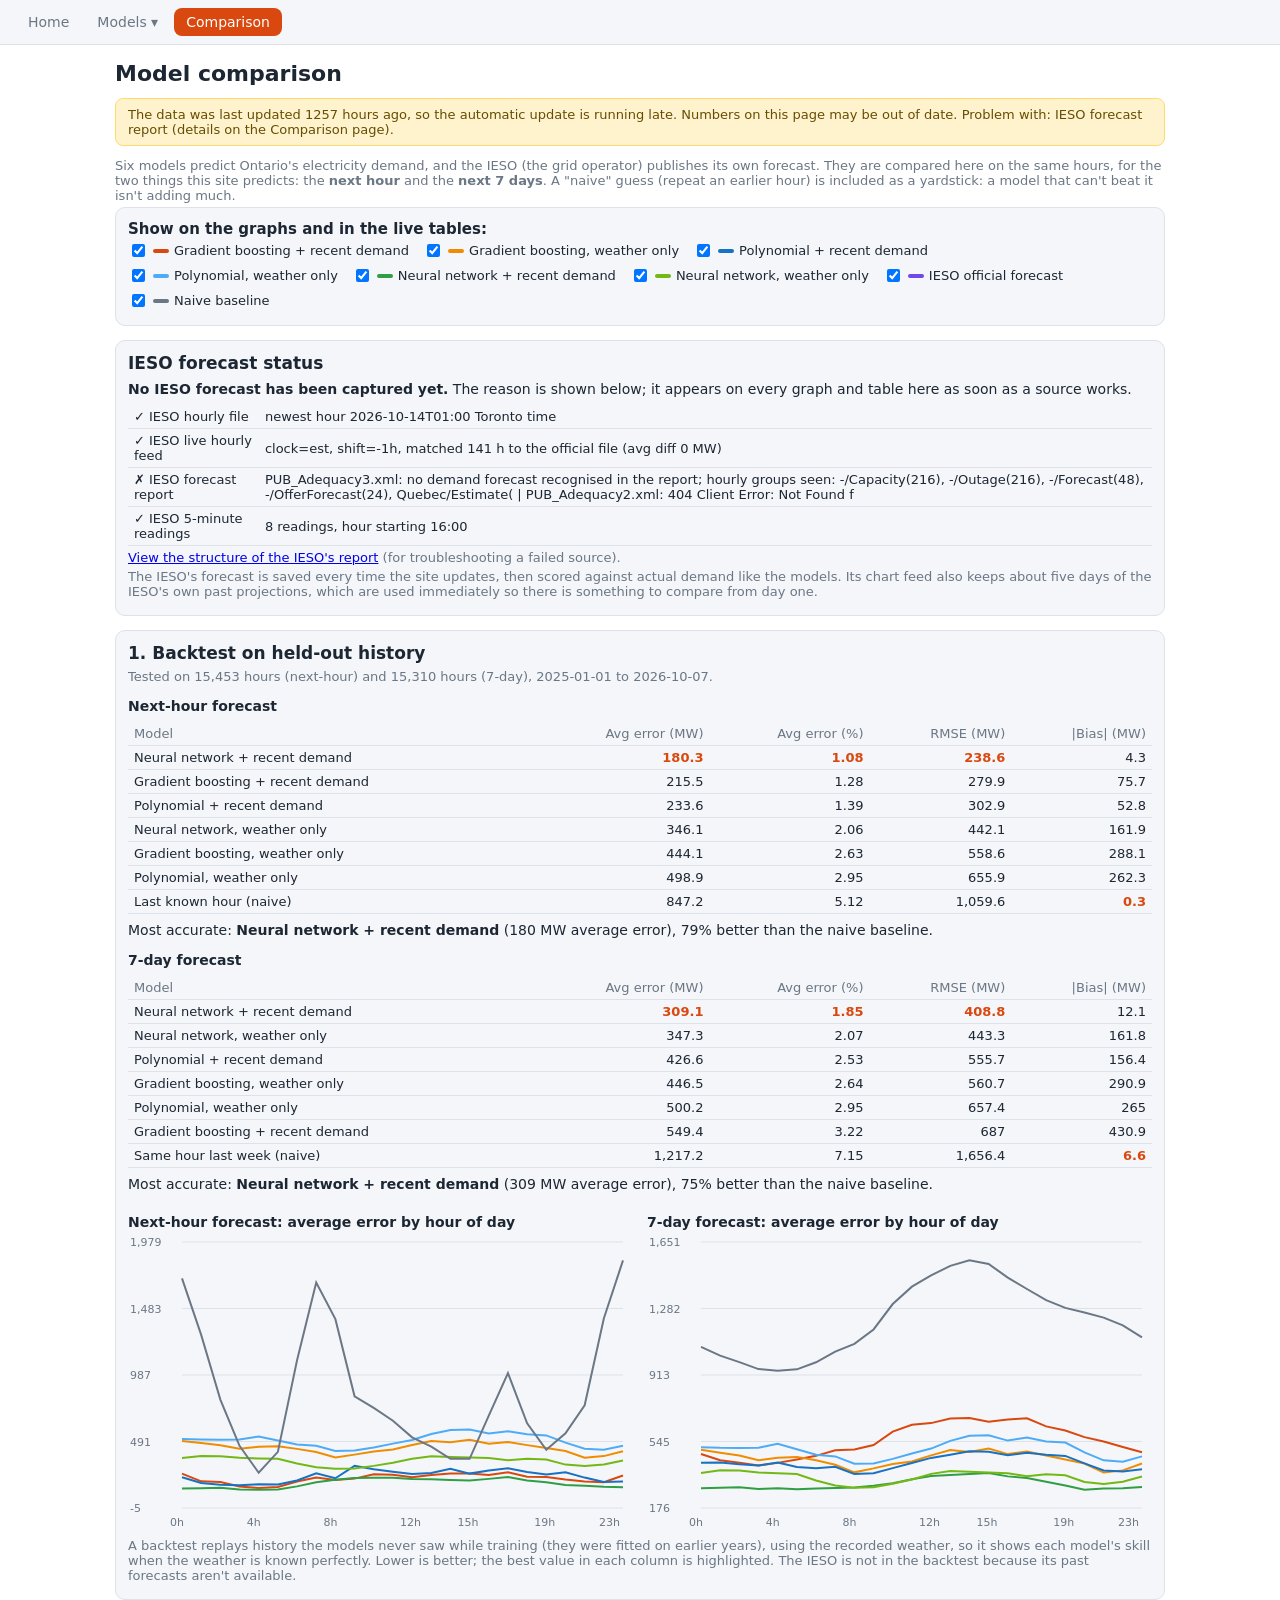
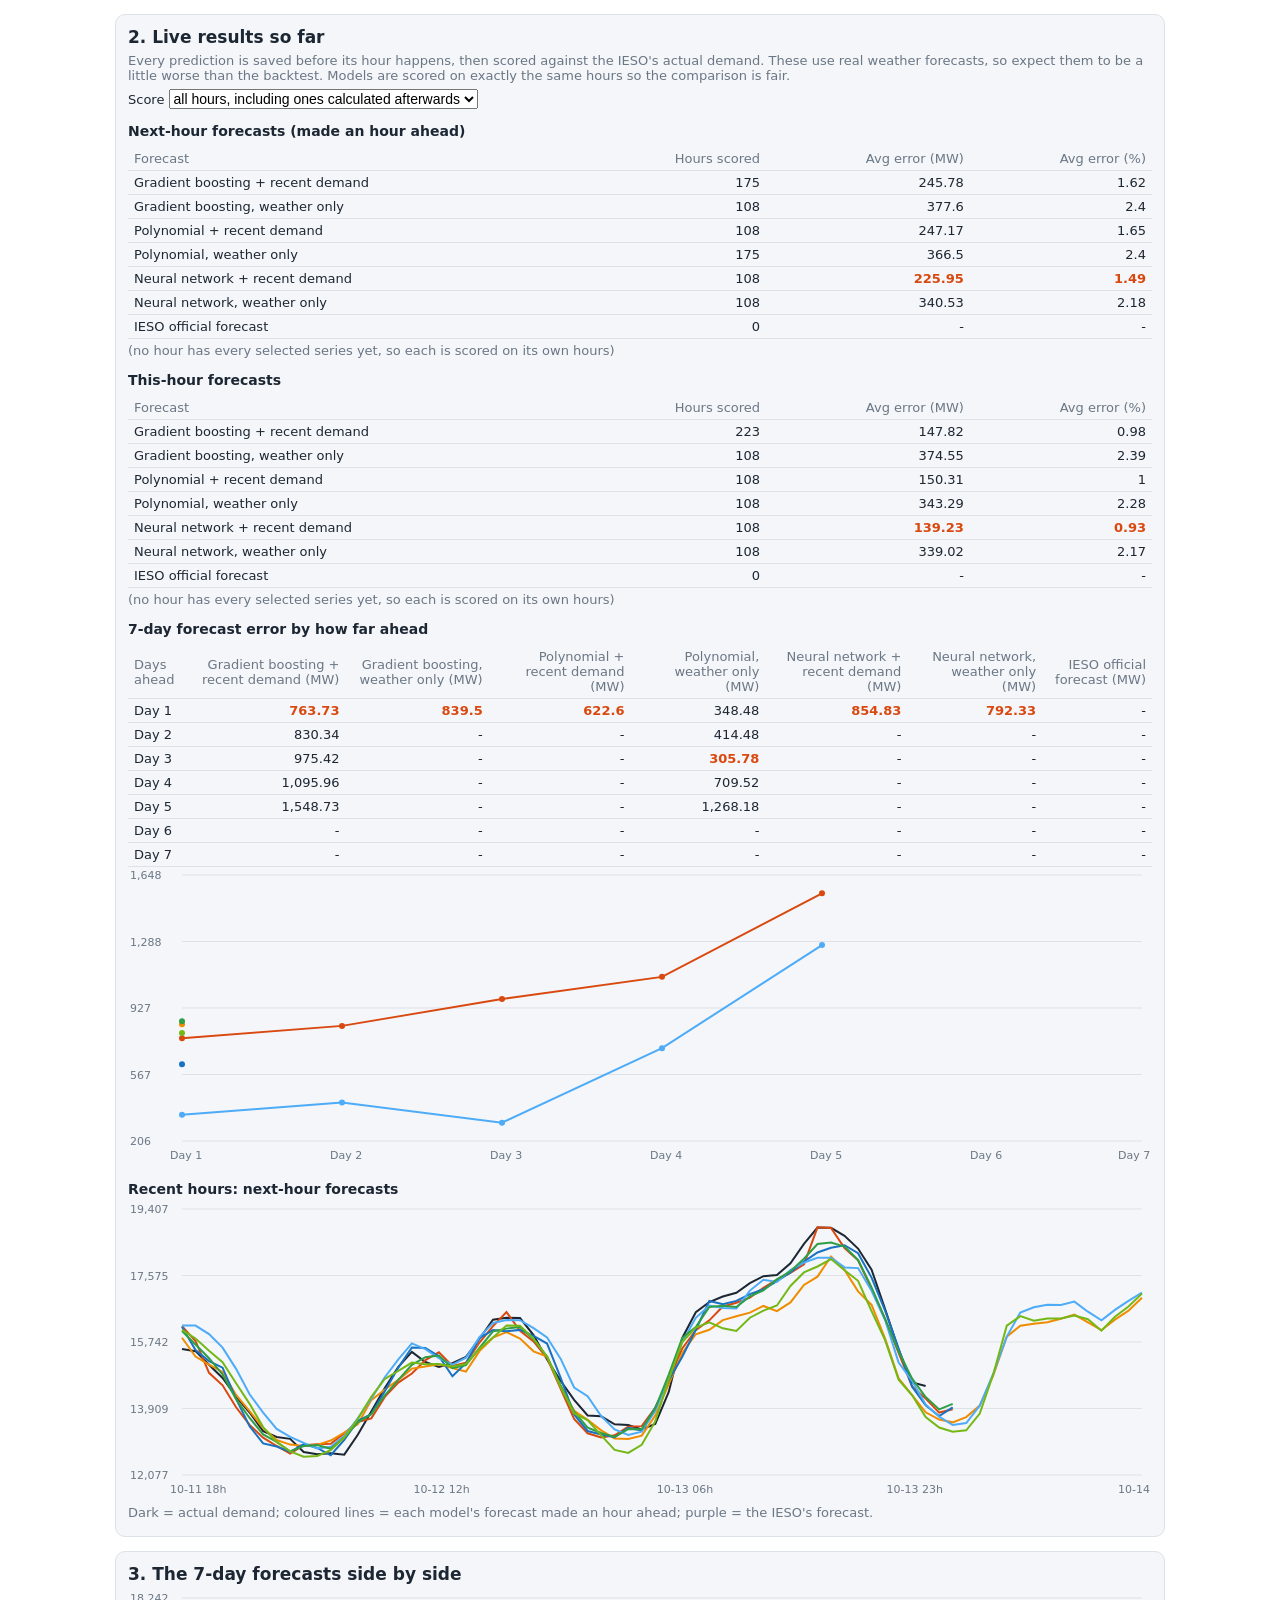
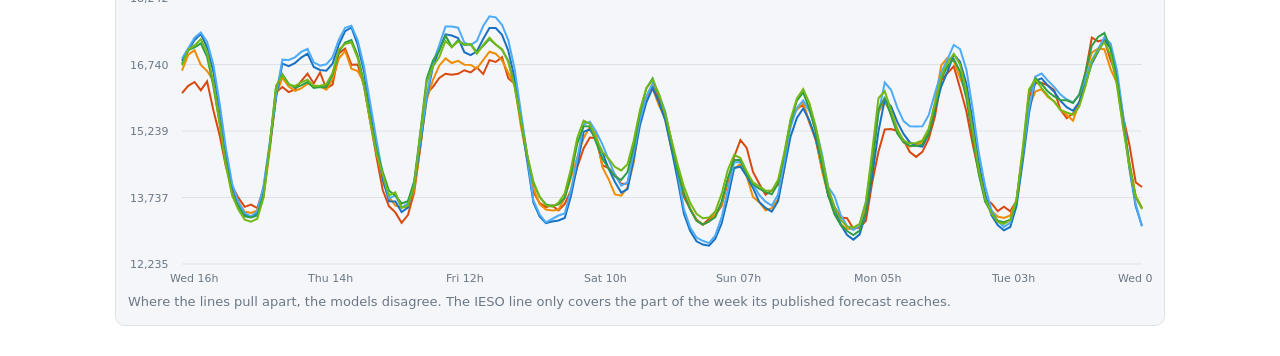
==== commit 78e53c69: "trying to make ieso data fetch work" ====
--- a/docs/compare.html
+++ b/docs/compare.html
@@ -101,6 +101,7 @@
  let h=n?`<p class="verdict"><b>${n}</b> hours of IESO forecasts are saved (${sc} already scored against actual demand), plus <b>${fut}</b> upcoming hours in the 7-day window.${M.ieso_source?" Source: "+M.ieso_source+".":""}</p>`
   :`<p class="verdict"><b>No IESO forecast has been captured yet.</b> The reason is shown below; it appears on every graph and table here as soon as a source works.</p>`;
  h+=st.length?"<table>"+st.map(s=>`<tr><td>${s.ok?"✓":"✗"} ${s.name}</td><td style="text-align:left">${s.detail}</td></tr>`).join("")+"</table>":"<p>No source status recorded yet (the site has not updated since this feature was added).</p>";
+ if(st.some(s=>!s.ok))h+='<p><a href="adequacy_outline.txt">View the structure of the IESO\'s report</a> (for troubleshooting a failed source).</p>';
  $("iesoStatus").innerHTML=h}
 let auto=true;
 function render(){
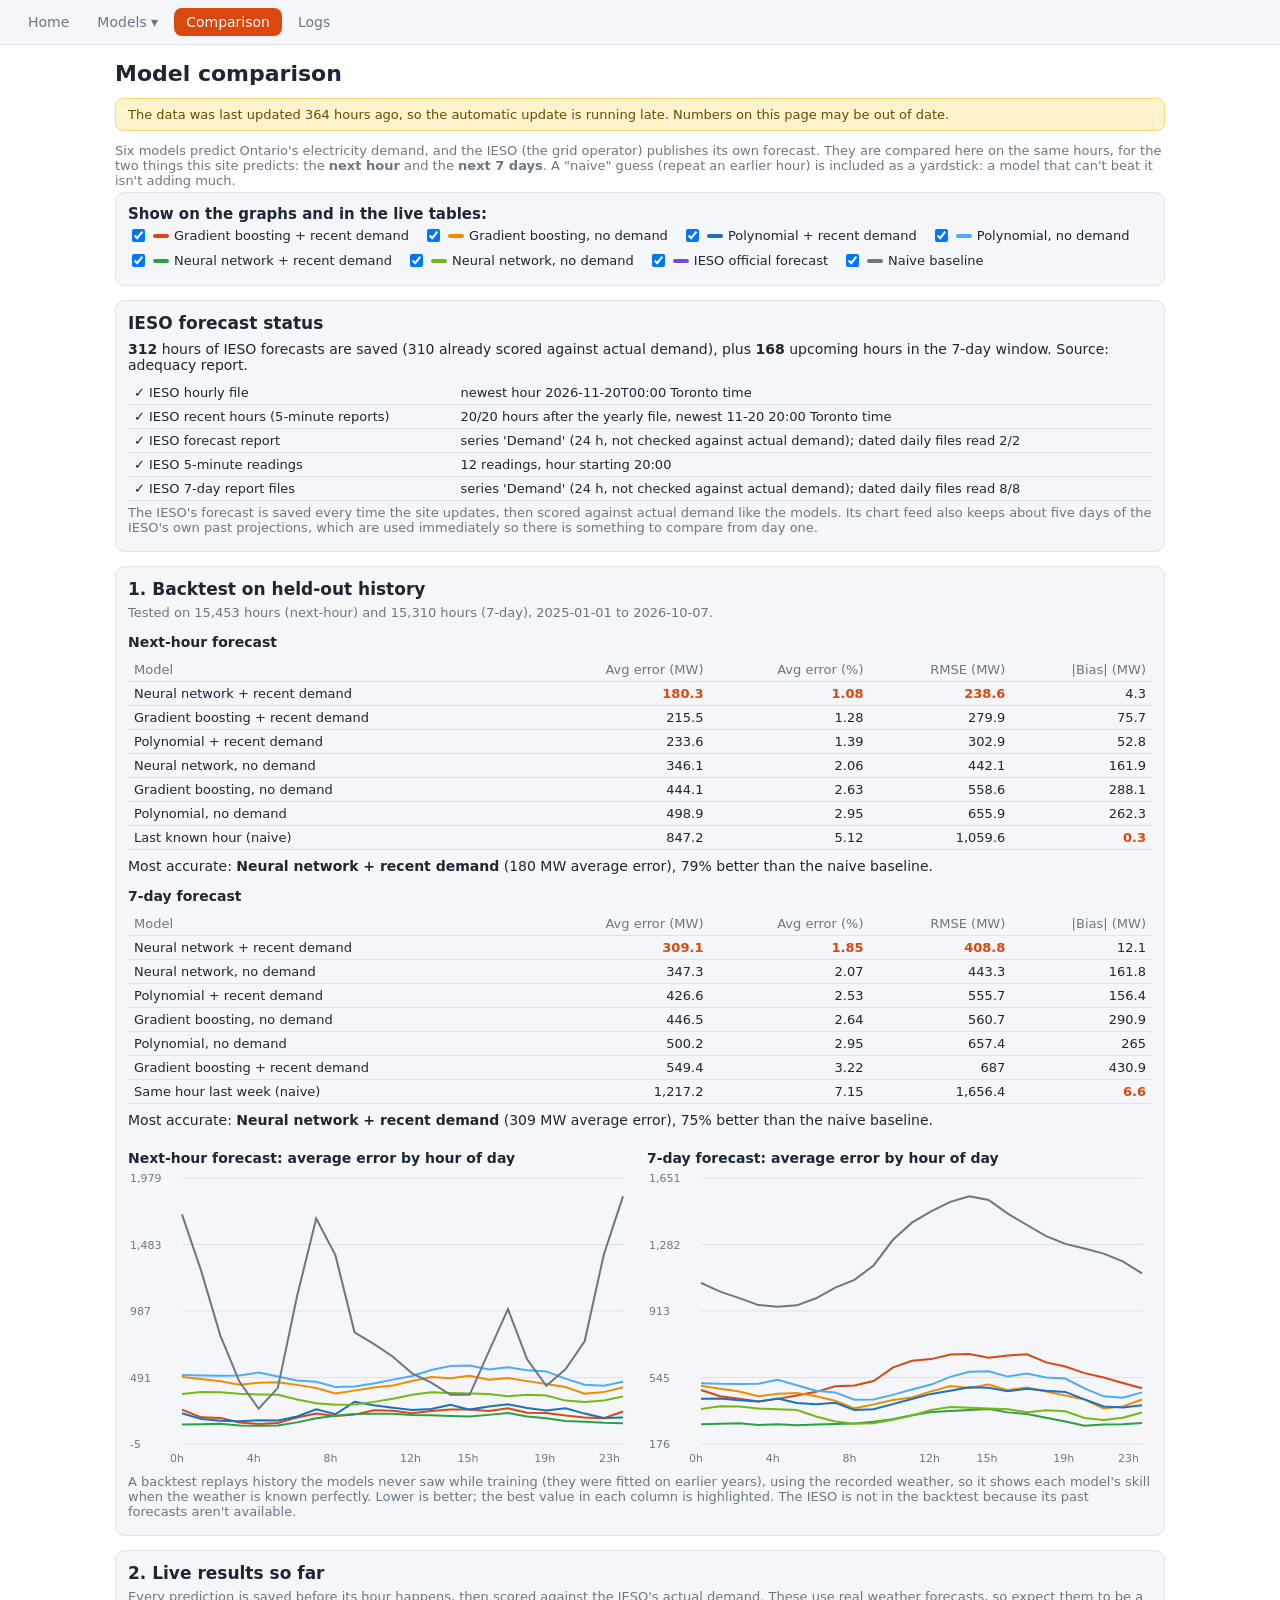
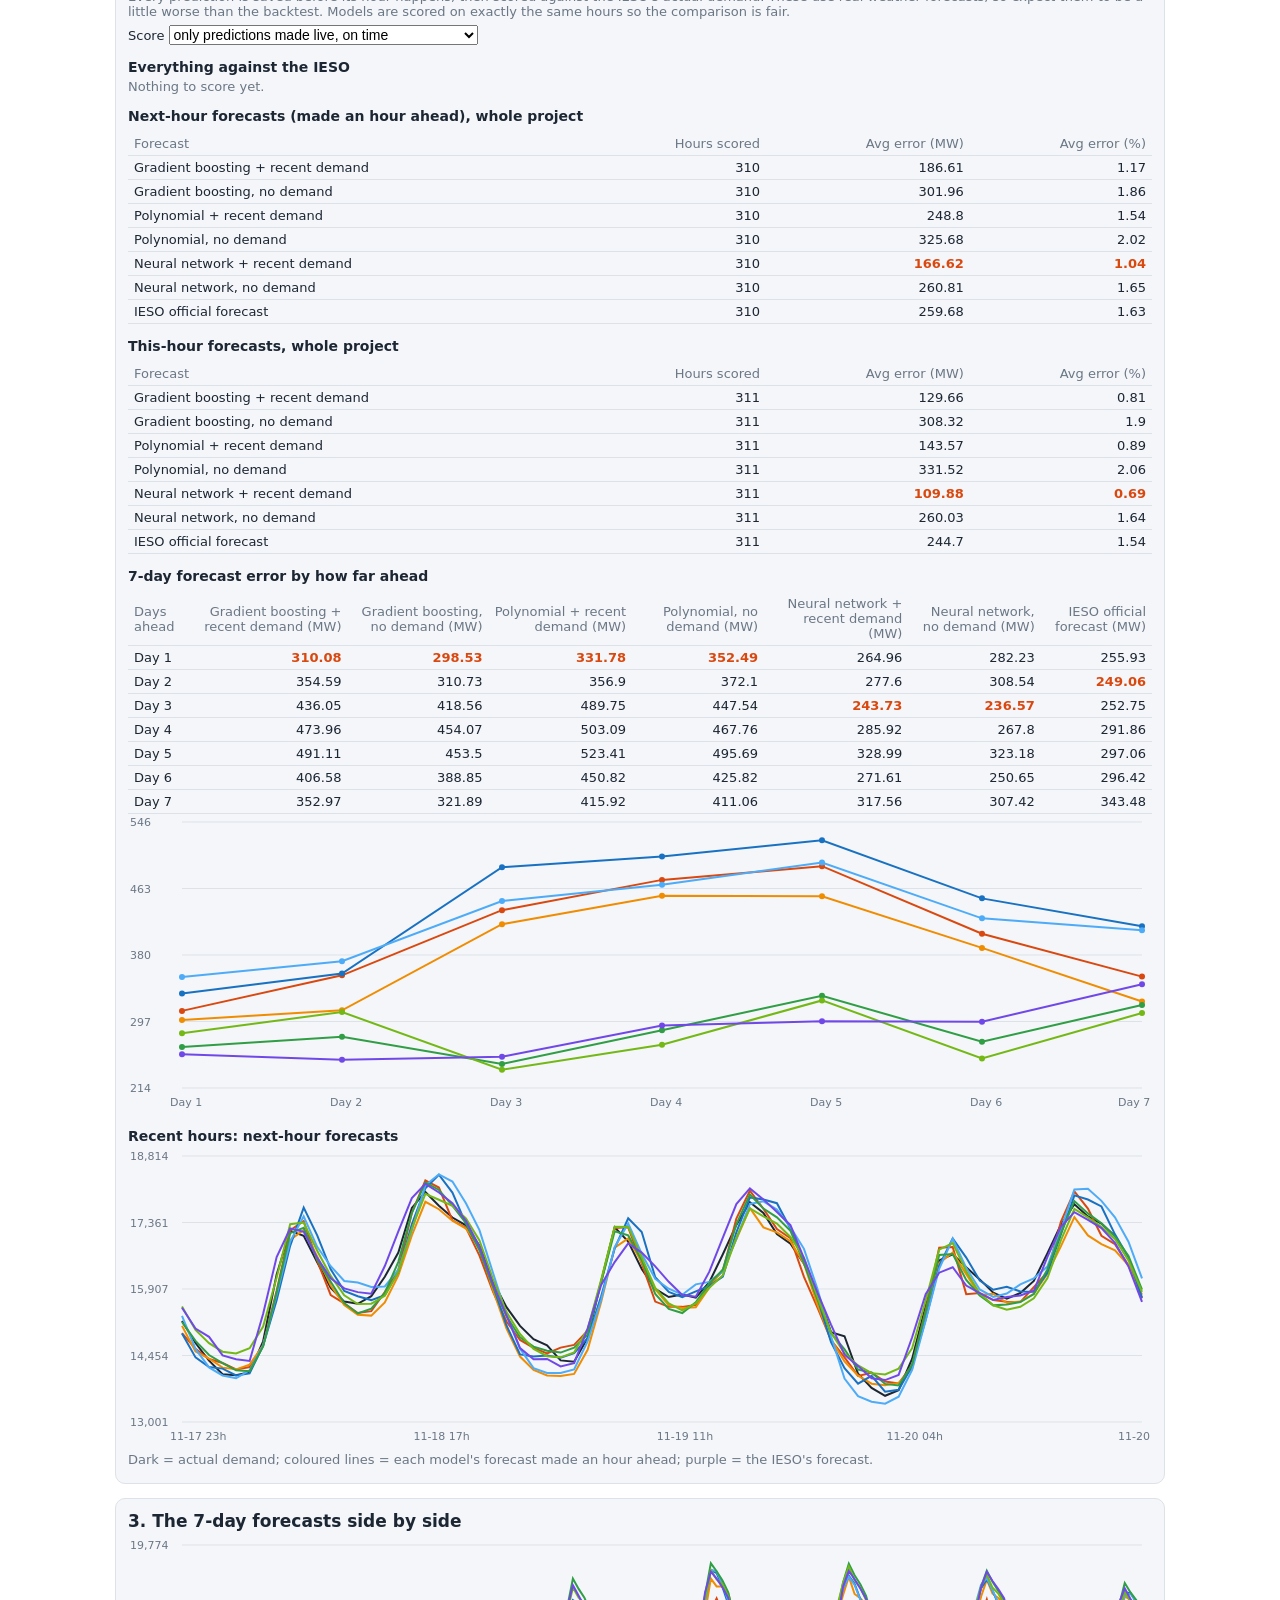
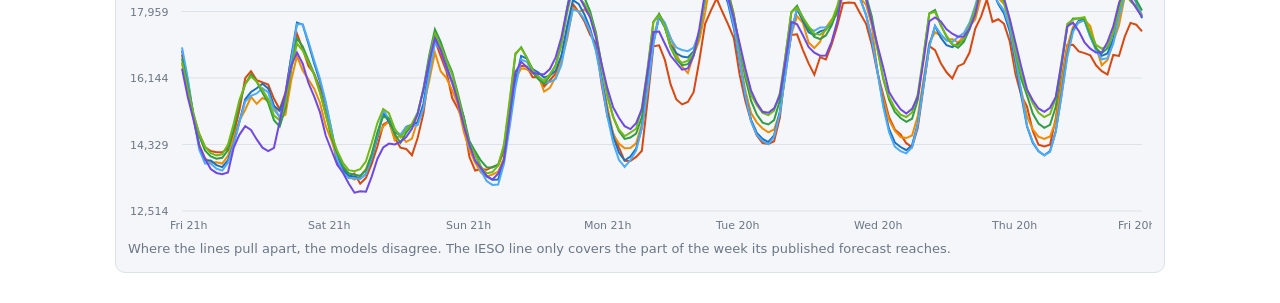
==== commit fca7bfdd: "Compare models with the IESO at the IESO's own time, across the whole project The IESO republishes i" ====
--- a/docs/compare.html
+++ b/docs/compare.html
@@ -24,7 +24,8 @@
 
 <div class="panel"><h2>2. Live results so far</h2>
 <p>Every prediction is saved before its hour happens, then scored against the IESO's actual demand. These use real weather forecasts, so expect them to be a little worse than the backtest. Models are scored on exactly the same hours so the comparison is fair.</p>
-<label style="display:block;margin:6px 0">Score <select id="incl"><option value="live">only predictions made before the hour started</option><option value="all">all hours, including ones calculated afterwards</option></select></label>
+<label style="display:block;margin:6px 0">Score <select id="incl"><option value="live">only predictions made live, on time</option><option value="all">all hours, including ones calculated afterwards</option></select></label>
+<div id="vsIeso"></div>
 <div id="live"></div>
 <h3>7-day forecast error by how far ahead</h3><div id="lead"></div><canvas id="cl"></canvas>
 <h3>Recent hours: next-hour forecasts</h3><canvas id="cr"></canvas>
@@ -33,7 +34,7 @@
 <div class="panel"><h2>3. The 7-day forecasts side by side</h2><canvas id="cs"></canvas>
 <p>Where the lines pull apart, the models disagree. The IESO line only covers the part of the week its published forecast reaches.</p></div>
 
-<script src="demand_log.js"></script><script src="forecast.js"></script><script src="forecast_archive.js"></script><script src="backtest.js"></script>
+<script src="demand_log.js"></script><script src="forecast.js"></script><script src="forecast_archive.js"></script><script src="score_archive.js"></script><script src="backtest.js"></script>
 <script src="common.js"></script>
 <script>
 const ALL=[...MIDS,"ieso","naive"],SHOW=new Set(ALL);
@@ -63,8 +64,30 @@
   if(ids.length)plot($(id),[...Array(24).keys()],ids.map(i=>({ys:B[task].by_hour[i],color:COL(i)})),{xf:x=>x+"h",nt:7})})}
 
 /* ---------- 2. live results ---------- */
+/* the whole-project archive, as log-style rows (falls back to the 14-day log until the archive exists) */
+function history(){
+ const A=window.ARC;if(!A||!A.rows.length)return window.LOG||[];
+ return A.rows.map(a=>{const r={u:a.u,actual:a.a,bf:a.bf,ieso_h:a.i,mil:a.ml};
+  A.ids.forEach((id,k)=>{r[id+"_h"]=a.h[k];r[id+"_n"]=a.n[k]});
+  if(a.m){r.mi={};A.ids.forEach((id,k)=>r.mi[id]=a.m[k])}return r})}
+/* everything against the IESO, on exactly the hours where the IESO's forecast and every model's
+   prediction at the IESO's time exist, so every line is scored on the same hours */
+function vsIeso(H){
+ const incl=$("incl").value=="all",ids=MIDS.filter(i=>SHOW.has(i));
+ const rows=H.filter(r=>r.actual!=null&&r.ieso_h!=null&&r.mi&&!r.mil&&MIDS.every(i=>r.mi[i]!=null));
+ if(!rows.length){$("vsIeso").innerHTML="<h3>Everything against the IESO</h3><p>Nothing to score yet.</p>";return}
+ const ent=[["IESO official forecast","benchmark",r=>r.ieso_h]].concat(
+  ids.map(i=>[NAME(i),"at IESO's time",r=>r.mi[i]]),ids.map(i=>[NAME(i),"next hour",r=>r[i+"_n"]]),ids.map(i=>[NAME(i),"hour of",r=>r[i+"_h"]]));
+ const R=ent.map(([n,k,g])=>{const e=rows.filter(r=>g(r)!=null&&(k=="benchmark"||k=="at IESO's time"||incl||!r.bf));
+  return[n,k,e.length,e.length?e.reduce((s,r)=>s+Math.abs(g(r)-r.actual),0)/e.length:null,e.length?100*e.reduce((s,r)=>s+Math.abs(g(r)-r.actual)/r.actual,0)/e.length:null]})
+  .sort((a,b)=>(a[3]??1e9)-(b[3]??1e9));
+ const ie=R.find(r=>r[1]=="benchmark")[3],beat=R.filter(r=>r[1]=="at IESO's time"&&r[3]<ie).length,t0=rows[0].u.slice(0,10),t1=rows[rows.length-1].u.slice(0,10);
+ $("vsIeso").innerHTML=`<h3>Everything against the IESO, whole project (${rows.length} hours, ${t0} to ${t1})</h3>`+
+  table(["Forecast","Kind","Hours scored","Avg error (MW)","Avg error (%)"],R,[3,4])+
+  `<p class="verdict">At the IESO's own time, <b>${beat} of ${ids.length}</b> models beat its forecast.</p>`+
+  `<p><b>At IESO's time</b>: the newest prediction the model had already made when the IESO first published the number it is scored on. <b>Next hour</b>: made during the hour before. <b>Hour of</b>: made in the first minutes of the hour. All are scored on the same hours: those with an IESO forecast and every model's prediction at its time.</p>`}
 function liveSection(){
- const L=window.LOG||[],incl=$("incl").value=="all",rows=L.filter(r=>r.actual!=null&&(incl||!r.bf));
+ const L=history(),incl=$("incl").value=="all",rows=L.filter(r=>r.actual!=null&&(incl||!r.bf));vsIeso(L);
  const mk=(suffix,title)=>{
   const ids=ALL.filter(i=>i!="naive"&&SHOW.has(i)),f=i=>i=="ieso"?"ieso"+suffix:i+suffix;
   let set=rows.filter(r=>ids.every(i=>r[f(i)]!=null)),note="";
@@ -73,8 +96,8 @@
   const R=ids.map(i=>{const e=per(i);return[NAME(i),e.length,e.length?e.reduce((s,r)=>s+Math.abs(r[f(i)]-r.actual),0)/e.length:null,
    e.length?100*e.reduce((s,r)=>s+Math.abs(r[f(i)]-r.actual)/r.actual,0)/e.length:null]});
   return`<h3>${title}</h3>`+(R.some(r=>r[1])?table(["Forecast","Hours scored","Avg error (MW)","Avg error (%)"],R,[2,3])+(note?`<p>${note}</p>`:""):"<p>Nothing to score yet: results appear as hours pass and the IESO publishes the actual demand.</p>")};
- $("live").innerHTML=mk("_n","Next-hour forecasts (made an hour ahead)")+mk("_h","This-hour forecasts");
- const D=L.slice(-72);
+ $("live").innerHTML=mk("_n","Next-hour forecasts (made an hour ahead), whole project")+mk("_h","This-hour forecasts, whole project");
+ const D=(window.LOG||[]).slice(-72);
  if(D.length){const ids=ALL.filter(i=>i!="naive"&&SHOW.has(i)),f=i=>i+"_n";
   plot($("cr"),D.map((_,i)=>i),[{ys:D.map(r=>r.actual),color:css("--fg")},...ids.map(i=>({ys:D.map(r=>r[f(i)]),color:COL(i)}))],
    {xf:(x,j)=>D[j].t.slice(5,13).replace("T"," ")+"h"})}
